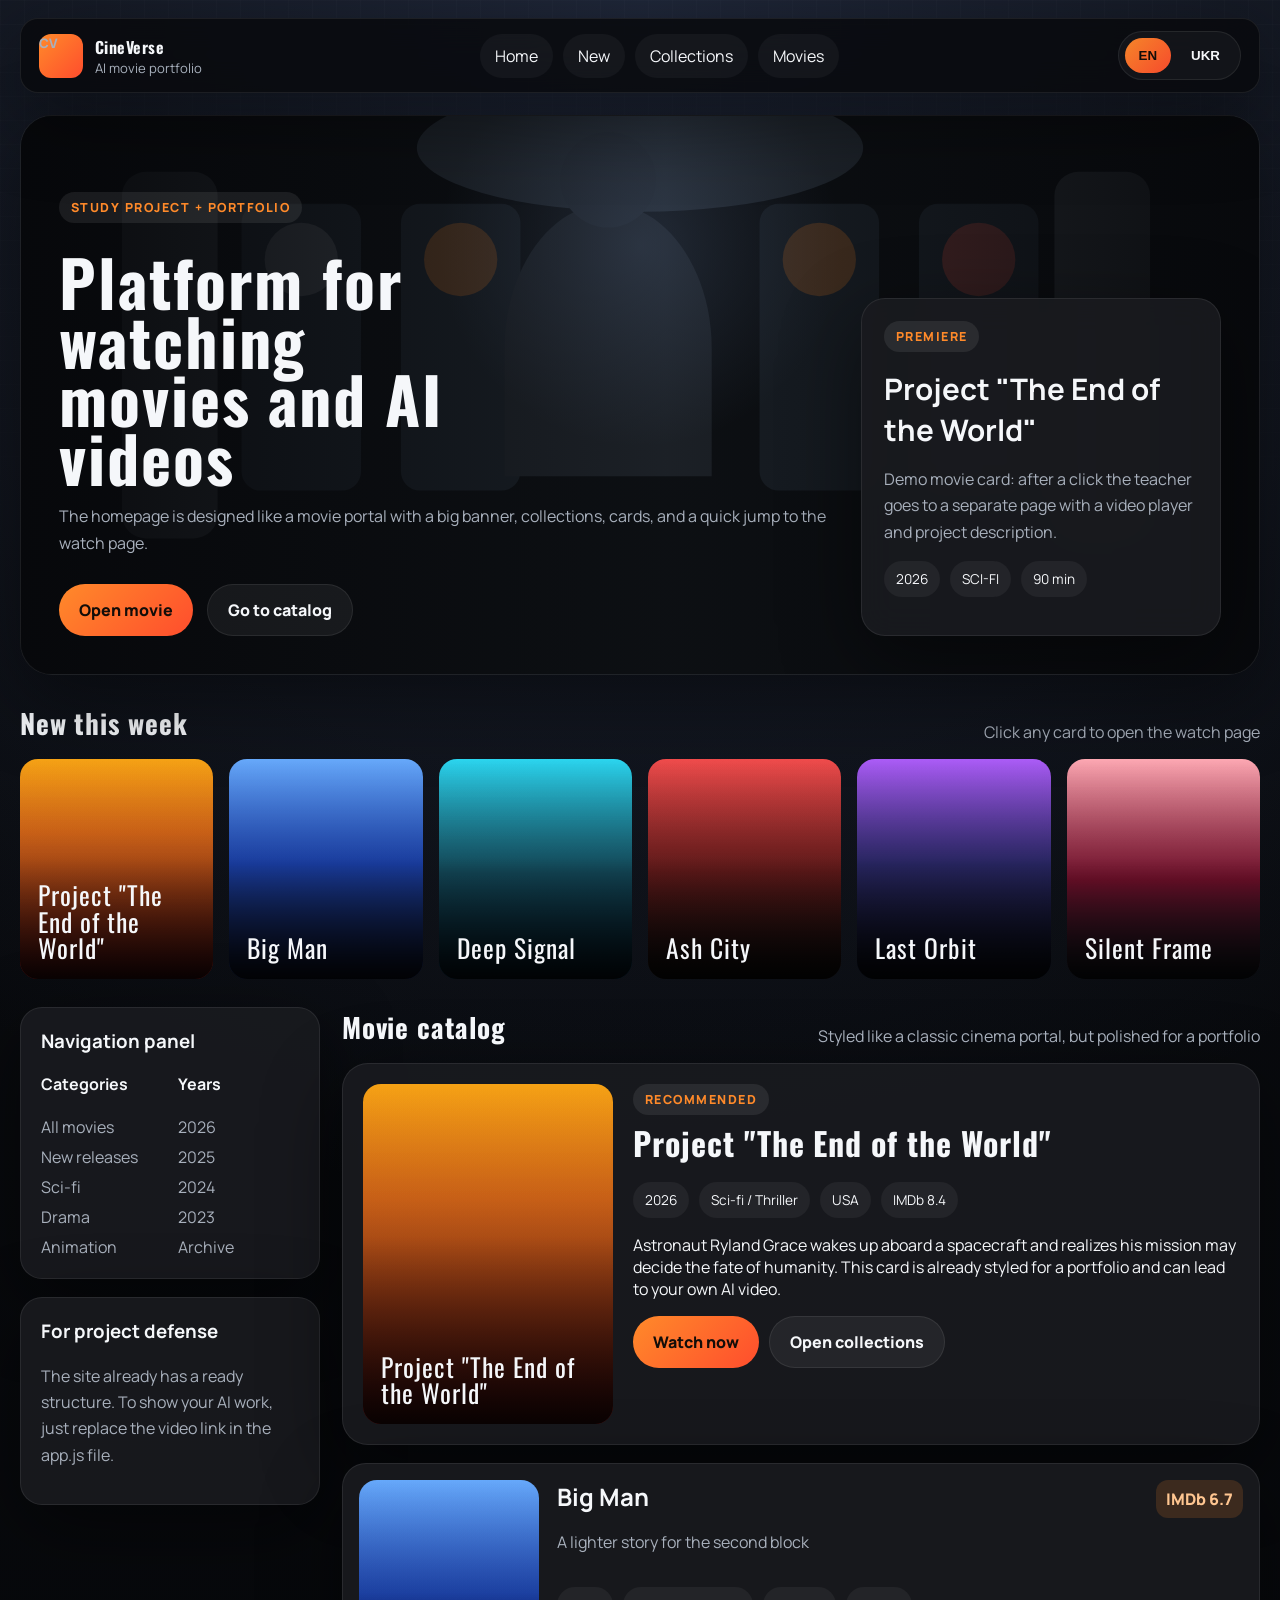
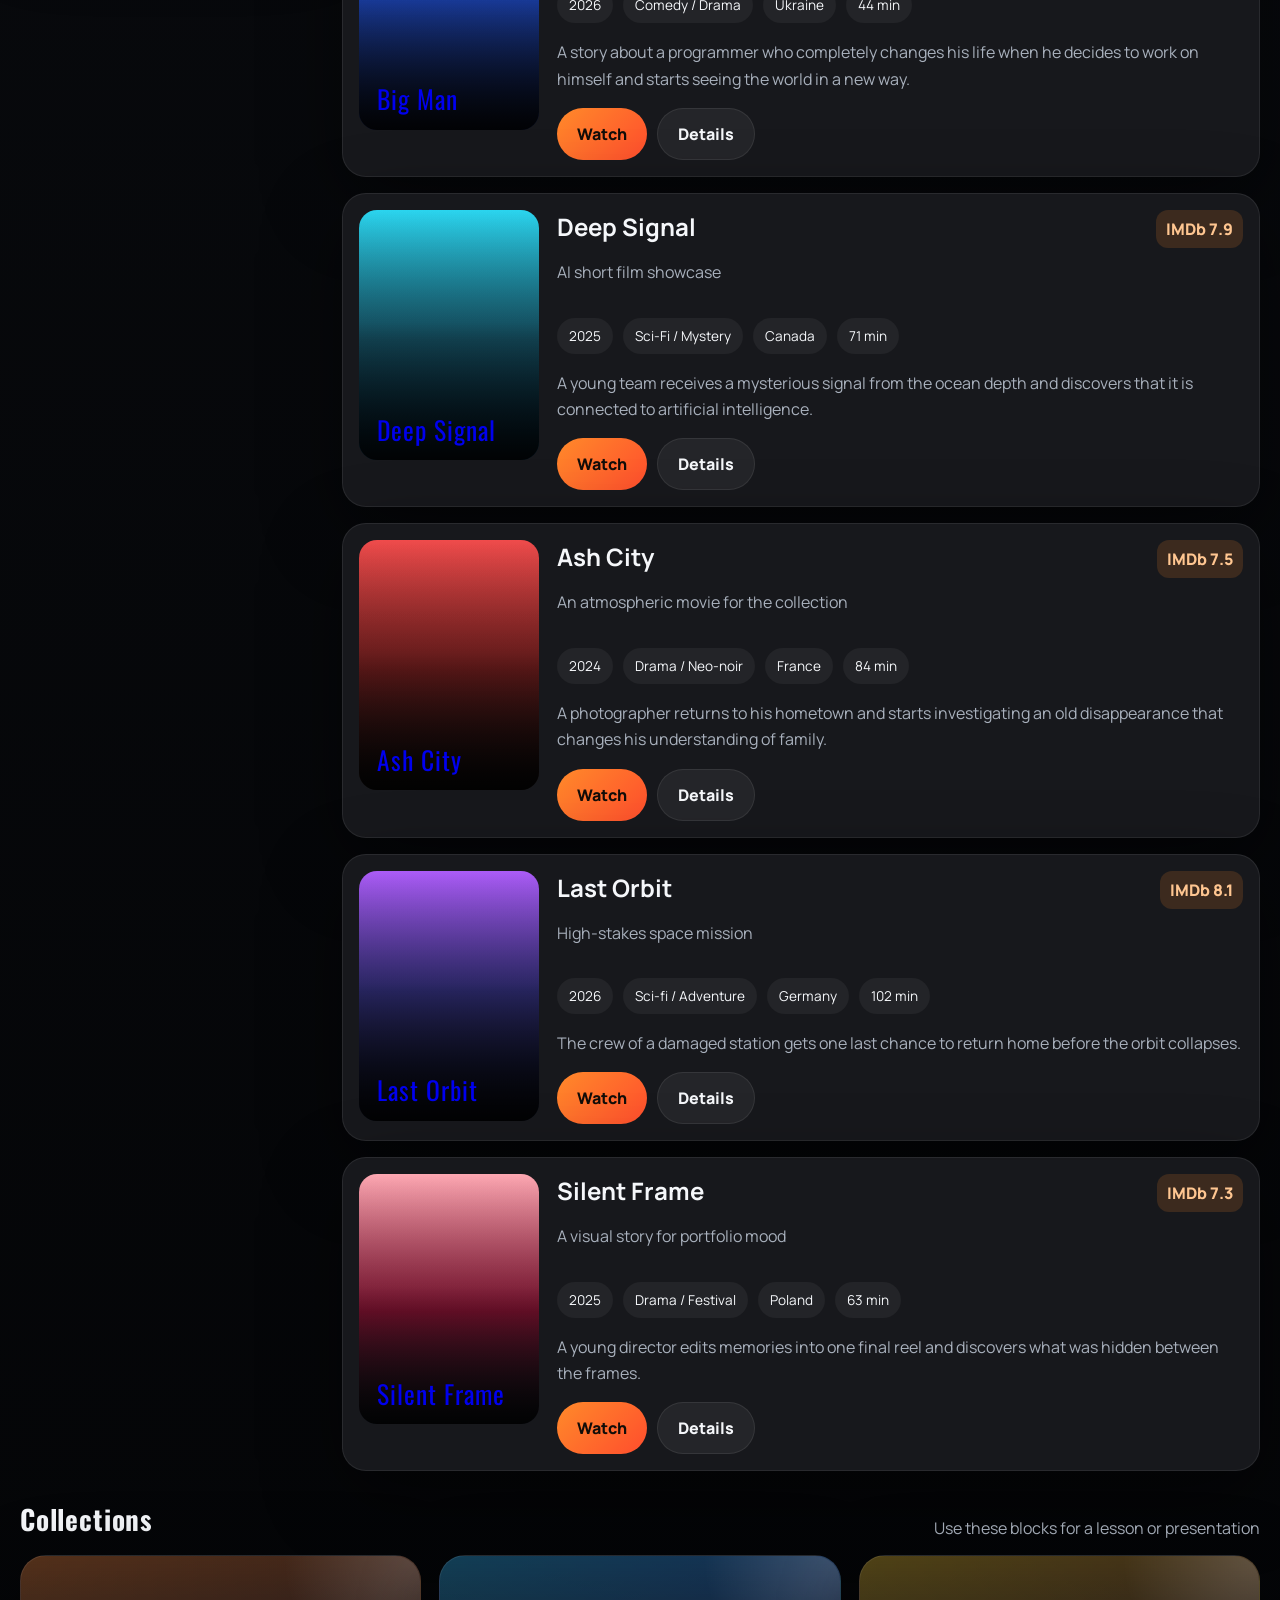
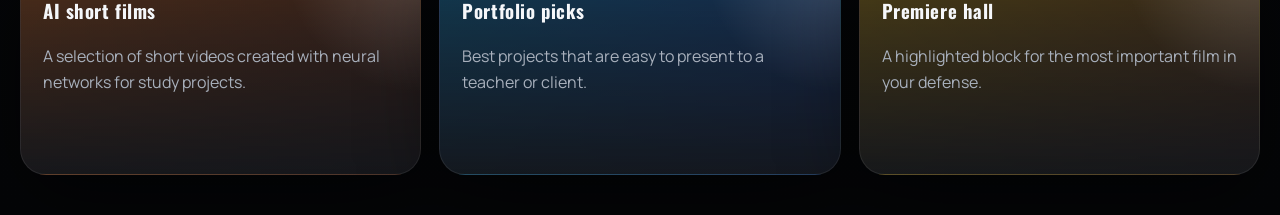
==== index.html @ 6b6153f5 "first commit Add html css and JS" ====
<!DOCTYPE html>
<html lang="en">
  <head>
    <meta charset="UTF-8" />
    <meta name="viewport" content="width=device-width, initial-scale=1.0" />
    <title>CineVerse | Home</title>
    <link rel="preconnect" href="https://fonts.googleapis.com" />
    <link rel="preconnect" href="https://fonts.gstatic.com" crossorigin />
    <link
      href="https://fonts.googleapis.com/css2?family=Oswald:wght@400;500;700&family=Manrope:wght@400;500;700;800&display=swap"
      rel="stylesheet"
    />
    <link rel="stylesheet" href="styles.css" />
  </head>
  <body data-page="home">
    <div class="page-shell">
      <header class="topbar">
        <a class="brand" href="index.html">
          <span class="brand__mark">CV</span>
          <div>
            <strong>CineVerse</strong>
            <span>AI movie portfolio</span>
          </div>
        </a>

        <nav class="topnav" aria-label="Main navigation">
          <a href="#featured" data-i18n="nav.home">Home</a>
          <a href="#premieres" data-i18n="nav.new">New</a>
          <a href="#collections" data-i18n="nav.collections">Collections</a>
          <a href="#catalog" data-i18n="nav.movies">Movies</a>
        </nav>

        <div class="language-switcher" aria-label="Language switcher">
          <button class="language-switcher__button is-active" type="button" data-lang="en">EN</button>
          <button class="language-switcher__button" type="button" data-lang="uk">UKR</button>
        </div>
      </header>

      <main>
        <section class="hero" id="featured">
          <div class="hero__backdrop"></div>
          <div class="hero__content">
            <p class="eyebrow" data-i18n="hero.eyebrow">Study project + portfolio</p>
            <h1 data-i18n="hero.title">Platform for watching movies and AI videos</h1>
            <p class="hero__text" data-i18n="hero.text">
              The homepage is designed like a movie portal with a big banner, collections,
              cards, and a quick jump to the watch page.
            </p>
            <div class="hero__actions">
              <a class="button button--primary" href="movie.html?id=project-end" data-i18n="hero.open">Open movie</a>
              <a class="button button--ghost" href="#catalog" data-i18n="hero.catalog">Go to catalog</a>
            </div>
          </div>

          <aside class="hero__spotlight">
            <span class="hero__badge" data-i18n="spotlight.badge">Premiere</span>
            <h2 data-i18n="spotlight.title">Project "The End of the World"</h2>
            <p data-i18n="spotlight.text">
              Demo movie card: after a click the teacher goes to a separate page with a video
              player and project description.
            </p>
            <ul class="meta-list">
              <li>2026</li>
              <li>SCI-FI</li>
              <li data-i18n="meta.durationShort">90 min</li>
            </ul>
          </aside>
        </section>

        <section class="carousel" id="premieres" aria-labelledby="premieres-title">
          <div class="section-head">
            <h2 id="premieres-title" data-i18n="premieres.title">New this week</h2>
            <span data-i18n="premieres.text">Click any card to open the watch page</span>
          </div>
          <div class="movie-strip" id="premieres-strip"></div>
        </section>

        <section class="content-grid" id="catalog">
          <aside class="sidebar">
            <div class="panel">
              <h3 data-i18n="sidebar.title">Navigation panel</h3>
              <div class="sidebar-columns">
                <div>
                  <h4 data-i18n="sidebar.categories">Categories</h4>
                  <ul class="link-list">
                    <li><a href="#catalog" data-i18n="sidebar.allMovies">All movies</a></li>
                    <li><a href="#catalog" data-i18n="sidebar.newReleases">New releases</a></li>
                    <li><a href="#catalog" data-i18n="sidebar.scifi">Sci-fi</a></li>
                    <li><a href="#catalog" data-i18n="sidebar.drama">Drama</a></li>
                    <li><a href="#catalog" data-i18n="sidebar.animation">Animation</a></li>
                  </ul>
                </div>
                <div>
                  <h4 data-i18n="sidebar.years">Years</h4>
                  <ul class="link-list">
                    <li><a href="#catalog">2026</a></li>
                    <li><a href="#catalog">2025</a></li>
                    <li><a href="#catalog">2024</a></li>
                    <li><a href="#catalog">2023</a></li>
                    <li><a href="#catalog" data-i18n="sidebar.archive">Archive</a></li>
                  </ul>
                </div>
              </div>
            </div>

            <div class="panel">
              <h3 data-i18n="sidebar.defenseTitle">For project defense</h3>
              <p data-i18n="sidebar.defenseText">
                The site already has a ready structure. To show your AI work, just replace the
                video link in the <code>app.js</code> file.
              </p>
            </div>
          </aside>

          <section class="catalog" aria-labelledby="catalog-title">
            <div class="section-head">
              <h2 id="catalog-title" data-i18n="catalog.title">Movie catalog</h2>
              <span data-i18n="catalog.text">Styled like a classic cinema portal, but polished for a portfolio</span>
            </div>

            <div class="featured-card" id="featured-card"></div>
            <div class="movie-list" id="movie-list"></div>
          </section>
        </section>

        <section class="collections" id="collections">
          <div class="section-head">
            <h2 data-i18n="collections.title">Collections</h2>
            <span data-i18n="collections.text">Use these blocks for a lesson or presentation</span>
          </div>
          <div class="collection-grid">
            <article class="collection-card collection-card--warm">
              <h3 data-i18n="collection.aiTitle">AI short films</h3>
              <p data-i18n="collection.aiText">A selection of short videos created with neural networks for study projects.</p>
            </article>
            <article class="collection-card collection-card--cool">
              <h3 data-i18n="collection.portfolioTitle">Portfolio picks</h3>
              <p data-i18n="collection.portfolioText">Best projects that are easy to present to a teacher or client.</p>
            </article>
            <article class="collection-card collection-card--gold">
              <h3 data-i18n="collection.premiereTitle">Premiere hall</h3>
              <p data-i18n="collection.premiereText">A highlighted block for the most important film in your defense.</p>
            </article>
          </div>
        </section>
      </main>
    </div>

    <script src="app-fixed.js"></script>
  </body>
</html>
---- styles.css ----
:root {
  --bg: #050608;
  --panel: rgba(25, 27, 31, 0.92);
  --panel-soft: rgba(36, 39, 45, 0.88);
  --line: rgba(255, 255, 255, 0.08);
  --text: #f5f7fa;
  --muted: #a8b0bc;
  --accent: #ff8a2a;
  --accent-strong: #ff4d2d;
  --accent-cold: #6fd6ff;
  --shadow: 0 24px 80px rgba(0, 0, 0, 0.45);
}

* {
  box-sizing: border-box;
}

html {
  scroll-behavior: smooth;
}

body {
  margin: 0;
  min-height: 100vh;
  font-family: "Manrope", sans-serif;
  color: var(--text);
  background:
    radial-gradient(circle at top, rgba(66, 83, 124, 0.38), transparent 35%),
    linear-gradient(180deg, #0a0c10 0%, #040507 100%);
}

body::before {
  content: "";
  position: fixed;
  inset: 0;
  pointer-events: none;
  background-image:
    linear-gradient(rgba(255, 255, 255, 0.03) 1px, transparent 1px),
    linear-gradient(90deg, rgba(255, 255, 255, 0.03) 1px, transparent 1px);
  background-size: 24px 24px;
  mask-image: linear-gradient(180deg, rgba(0, 0, 0, 0.45), transparent 90%);
}

.page-shell {
  width: min(1240px, calc(100% - 32px));
  margin: 0 auto;
  padding: 18px 0 40px;
}

.topbar {
  display: flex;
  align-items: center;
  justify-content: space-between;
  gap: 20px;
  padding: 12px 18px;
  background: rgba(9, 10, 13, 0.86);
  border: 1px solid var(--line);
  border-radius: 18px;
  backdrop-filter: blur(18px);
  position: sticky;
  top: 12px;
  z-index: 30;
  box-shadow: var(--shadow);
}

.brand {
  display: flex;
  align-items: center;
  gap: 12px;
  color: var(--text);
  text-decoration: none;
}

.brand strong,
.hero h1,
.section-head h2,
.featured-card__content h3,
.movie-info h1,
.collection-card h3 {
  font-family: "Oswald", sans-serif;
  letter-spacing: 0.03em;
}

.brand span {
  display: block;
  color: var(--muted);
  font-size: 0.82rem;
}

.brand__mark {
  display: grid;
  place-items: center;
  width: 44px;
  height: 44px;
  border-radius: 12px;
  background: linear-gradient(135deg, var(--accent), var(--accent-strong));
  color: #111;
  font-weight: 800;
}

.topnav {
  display: flex;
  gap: 10px;
  flex-wrap: wrap;
}

.topnav a,
.button,
.language-switcher__button {
  color: var(--text);
  text-decoration: none;
  border-radius: 999px;
  transition: 0.25s ease;
}

.topnav a {
  padding: 10px 14px;
  background: rgba(255, 255, 255, 0.04);
  border: 1px solid transparent;
}

.topnav a:hover,
.button:hover,
.language-switcher__button:hover {
  transform: translateY(-1px);
}

.topnav a:hover {
  border-color: rgba(255, 255, 255, 0.14);
}

.language-switcher {
  display: inline-flex;
  align-items: center;
  gap: 6px;
  padding: 6px;
  background: rgba(255, 255, 255, 0.04);
  border: 1px solid var(--line);
  border-radius: 999px;
}

.language-switcher__button {
  border: 0;
  background: transparent;
  padding: 10px 14px;
  font-weight: 800;
  cursor: pointer;
}

.language-switcher__button.is-active {
  background: linear-gradient(135deg, rgba(255, 138, 42, 0.96), rgba(255, 77, 45, 0.96));
  color: #120d09;
}

.hero {
  position: relative;
  min-height: 560px;
  margin-top: 22px;
  padding: 38px;
  display: grid;
  grid-template-columns: minmax(0, 1.25fr) 360px;
  align-items: end;
  gap: 24px;
  overflow: hidden;
  border-radius: 32px;
  border: 1px solid var(--line);
  background: linear-gradient(180deg, rgba(8, 10, 14, 0.55), rgba(8, 9, 12, 0.94));
  box-shadow: var(--shadow);
}

.hero__backdrop {
  position: absolute;
  inset: 0;
  background:
    linear-gradient(90deg, rgba(6, 7, 10, 0.94), rgba(6, 7, 10, 0.4) 52%, rgba(6, 7, 10, 0.88)),
    radial-gradient(circle at 50% 24%, rgba(123, 152, 198, 0.34), transparent 26%),
    url("data:image/svg+xml,%3Csvg xmlns='http://www.w3.org/2000/svg' viewBox='0 0 1600 900'%3E%3Crect width='1600' height='900' fill='%23111519'/%3E%3Cellipse cx='800' cy='140' rx='280' ry='80' fill='%23333d48'/%3E%3Crect x='150' y='170' width='120' height='460' rx='30' fill='%23d8e8f3' fill-opacity='0.18'/%3E%3Crect x='1320' y='170' width='120' height='460' rx='30' fill='%23d8e8f3' fill-opacity='0.18'/%3E%3Crect x='300' y='210' width='150' height='360' rx='24' fill='%23242d36'/%3E%3Crect x='500' y='210' width='150' height='360' rx='24' fill='%23242d36'/%3E%3Crect x='950' y='210' width='150' height='360' rx='24' fill='%23242d36'/%3E%3Crect x='1150' y='210' width='150' height='360' rx='24' fill='%23242d36'/%3E%3Ccircle cx='375' cy='280' r='46' fill='%23f6f9fb' fill-opacity='0.18'/%3E%3Ccircle cx='575' cy='280' r='46' fill='%23ff8a2a' fill-opacity='0.36'/%3E%3Ccircle cx='1025' cy='280' r='46' fill='%23ff8a2a' fill-opacity='0.36'/%3E%3Ccircle cx='1225' cy='280' r='46' fill='%23ff5b47' fill-opacity='0.38'/%3E%3Cpath d='M760 210c70 0 130 80 130 182v160H630V392c0-102 60-182 130-182Z' fill='%232a3139'/%3E%3Ccircle cx='760' cy='180' r='60' fill='%23313a45'/%3E%3C/svg%3E")
      center/cover no-repeat;
  transform: scale(1.03);
}

.hero__content,
.hero__spotlight {
  position: relative;
  z-index: 1;
}

.eyebrow,
.hero__badge {
  display: inline-flex;
  align-items: center;
  padding: 7px 12px;
  border-radius: 999px;
  background: rgba(255, 255, 255, 0.08);
  color: var(--accent);
  text-transform: uppercase;
  letter-spacing: 0.12em;
  font-size: 0.78rem;
  font-weight: 800;
}

.hero h1 {
  margin: 16px 0 14px;
  max-width: 12ch;
  font-size: clamp(2.7rem, 5vw, 5.6rem);
  line-height: 0.92;
}

.hero__text,
.hero__spotlight p,
.panel p,
.collection-card p,
.movie-card__desc,
.movie-info p {
  color: var(--muted);
  line-height: 1.65;
}

.hero__actions {
  display: flex;
  gap: 14px;
  margin-top: 28px;
  flex-wrap: wrap;
}

.button {
  display: inline-flex;
  align-items: center;
  justify-content: center;
  padding: 14px 20px;
  font-weight: 800;
}

.button--primary {
  background: linear-gradient(135deg, var(--accent), var(--accent-strong));
  color: #120d09;
}

.button--ghost {
  background: rgba(255, 255, 255, 0.06);
  border: 1px solid var(--line);
}

.hero__spotlight,
.panel,
.featured-card,
.movie-card,
.collection-card,
.player-frame,
.movie-info {
  background: var(--panel);
  border: 1px solid var(--line);
  box-shadow: var(--shadow);
}

.hero__spotlight {
  padding: 22px;
  border-radius: 24px;
  backdrop-filter: blur(16px);
}

.hero__spotlight h2 {
  margin: 16px 0 12px;
  font-size: 1.85rem;
}

.meta-list,
.meta-inline {
  display: flex;
  gap: 10px;
  flex-wrap: wrap;
  padding: 0;
  list-style: none;
}

.meta-list li,
.meta-inline li {
  padding: 9px 12px;
  border-radius: 999px;
  background: rgba(255, 255, 255, 0.05);
  font-size: 0.85rem;
}

.carousel,
.content-grid,
.collections,
.recommendations {
  margin-top: 28px;
}

.section-head {
  display: flex;
  align-items: end;
  justify-content: space-between;
  gap: 16px;
  margin-bottom: 16px;
}

.section-head h2 {
  margin: 0;
  font-size: clamp(1.7rem, 2vw, 2.3rem);
}

.section-head span {
  color: var(--muted);
}

.movie-strip {
  display: grid;
  grid-template-columns: repeat(auto-fit, minmax(155px, 1fr));
  gap: 16px;
}

.content-grid {
  display: grid;
  grid-template-columns: 300px minmax(0, 1fr);
  gap: 22px;
}

.sidebar {
  display: grid;
  gap: 18px;
  align-content: start;
}

.panel {
  padding: 20px;
  border-radius: 22px;
}

.panel h3,
.panel h4 {
  margin-top: 0;
}

.sidebar-columns {
  display: grid;
  grid-template-columns: 1fr 1fr;
  gap: 16px;
}

.link-list {
  list-style: none;
  padding: 0;
  margin: 0;
  display: grid;
  gap: 8px;
}

.link-list a {
  color: var(--muted);
  text-decoration: none;
}

.link-list a:hover {
  color: var(--accent);
}

.catalog {
  min-width: 0;
}

.featured-card {
  display: grid;
  grid-template-columns: 250px minmax(0, 1fr);
  gap: 20px;
  padding: 20px;
  border-radius: 26px;
  margin-bottom: 18px;
}

.poster,
.movie-card__poster {
  position: relative;
  overflow: hidden;
  border-radius: 18px;
  min-height: 340px;
  background:
    linear-gradient(180deg, rgba(255, 255, 255, 0.04), rgba(0, 0, 0, 0.3)),
    var(--poster-gradient, linear-gradient(145deg, #475569, #0f172a));
}

.poster::before,
.movie-card__poster::before {
  content: "";
  position: absolute;
  inset: 0;
  background:
    linear-gradient(180deg, transparent 0%, rgba(0, 0, 0, 0.15) 45%, rgba(0, 0, 0, 0.92) 100%);
}

.poster::after,
.movie-card__poster::after {
  content: attr(data-title);
  position: absolute;
  left: 18px;
  right: 18px;
  bottom: 18px;
  z-index: 1;
  font-family: "Oswald", sans-serif;
  font-size: 1.6rem;
  line-height: 1.04;
  letter-spacing: 0.04em;
}

.featured-card__content h3 {
  margin: 4px 0 10px;
  font-size: 2rem;
}

.featured-card__content a,
.movie-card a {
  text-decoration: none;
}

.movie-list {
  display: grid;
  gap: 16px;
}

.movie-card {
  display: grid;
  grid-template-columns: 180px minmax(0, 1fr);
  gap: 18px;
  padding: 16px;
  border-radius: 24px;
}

.movie-card__poster {
  min-height: 250px;
}

.movie-card__content {
  min-width: 0;
}

.movie-card__header {
  display: flex;
  justify-content: space-between;
  gap: 12px;
  align-items: start;
}

.movie-card__title {
  margin: 0 0 6px;
  color: var(--text);
  font-size: 1.5rem;
}

.rating {
  padding: 8px 10px;
  border-radius: 12px;
  background: rgba(255, 138, 42, 0.16);
  color: #ffc691;
  font-weight: 800;
  white-space: nowrap;
}

.movie-card__actions {
  display: flex;
  gap: 10px;
  margin-top: 16px;
  flex-wrap: wrap;
}

.collections .collection-grid {
  display: grid;
  grid-template-columns: repeat(3, minmax(0, 1fr));
  gap: 18px;
}

.collection-card {
  padding: 22px;
  border-radius: 26px;
  min-height: 220px;
  position: relative;
  overflow: hidden;
}

.collection-card::before {
  content: "";
  position: absolute;
  inset: 0;
  background: radial-gradient(circle at top right, rgba(255, 255, 255, 0.18), transparent 30%);
}

.collection-card--warm {
  background:
    linear-gradient(180deg, rgba(19, 22, 27, 0.72), rgba(19, 22, 27, 0.98)),
    linear-gradient(135deg, #f97316, #7c2d12);
}

.collection-card--cool {
  background:
    linear-gradient(180deg, rgba(19, 22, 27, 0.72), rgba(19, 22, 27, 0.98)),
    linear-gradient(135deg, #0ea5e9, #1d4ed8);
}

.collection-card--gold {
  background:
    linear-gradient(180deg, rgba(19, 22, 27, 0.72), rgba(19, 22, 27, 0.98)),
    linear-gradient(135deg, #eab308, #92400e);
}

.player-page {
  margin-top: 26px;
}

.player-layout {
  display: grid;
  grid-template-columns: minmax(0, 1.5fr) 360px;
  gap: 22px;
}

.player-frame,
.movie-info {
  border-radius: 28px;
  padding: 20px;
}

.player-frame {
  position: relative;
}

.player-logo {
  position: absolute;
  top: 34px;
  left: 34px;
  z-index: 2;
  padding: 10px 14px;
  border-radius: 999px;
  background: rgba(0, 0, 0, 0.58);
  border: 1px solid rgba(255, 255, 255, 0.12);
  font-size: 0.88rem;
  font-weight: 800;
}

video {
  display: block;
  width: 100%;
  aspect-ratio: 16 / 9;
  border-radius: 18px;
  background:
    radial-gradient(circle at center, rgba(255, 138, 42, 0.22), transparent 18%),
    linear-gradient(135deg, #0f172a, #1f2937);
}

.player-placeholder {
  position: absolute;
  inset: 20px;
  display: grid;
  place-items: center;
  text-align: center;
  border-radius: 18px;
  padding: 24px;
  background: linear-gradient(180deg, rgba(5, 6, 8, 0.08), rgba(5, 6, 8, 0.74));
  pointer-events: none;
}

.player-placeholder[hidden] {
  display: none;
}

.player-placeholder strong {
  display: block;
  margin-bottom: 8px;
  font-size: 1.15rem;
}

.movie-info h1 {
  margin-top: 0;
  font-size: 2.4rem;
}

.movie-facts {
  display: grid;
  gap: 10px;
  margin: 20px 0;
}

.movie-facts div {
  display: flex;
  justify-content: space-between;
  gap: 18px;
  padding-bottom: 10px;
  border-bottom: 1px solid var(--line);
}

.movie-facts span:last-child {
  color: var(--muted);
  text-align: right;
}

.mini-card {
  text-decoration: none;
  color: inherit;
}

.mini-card .movie-card__poster {
  min-height: 220px;
}

@media (max-width: 1024px) {
  .hero,
  .content-grid,
  .player-layout,
  .collections .collection-grid,
  .featured-card,
  .movie-card {
    grid-template-columns: 1fr;
  }

  .hero {
    min-height: unset;
  }

  .sidebar-columns {
    grid-template-columns: 1fr;
  }
}

@media (max-width: 720px) {
  .page-shell {
    width: min(100% - 20px, 1240px);
  }

  .topbar {
    padding: 14px;
  }

  .topnav {
    display: none;
  }

  .hero,
  .player-frame,
  .movie-info,
  .featured-card,
  .movie-card,
  .panel {
    border-radius: 22px;
  }

  .hero {
    padding: 24px;
  }

  .hero h1 {
    max-width: none;
  }

  .section-head {
    align-items: start;
    flex-direction: column;
  }

  .movie-card__header {
    flex-direction: column;
  }

  .player-logo {
    top: 28px;
    left: 28px;
  }
}
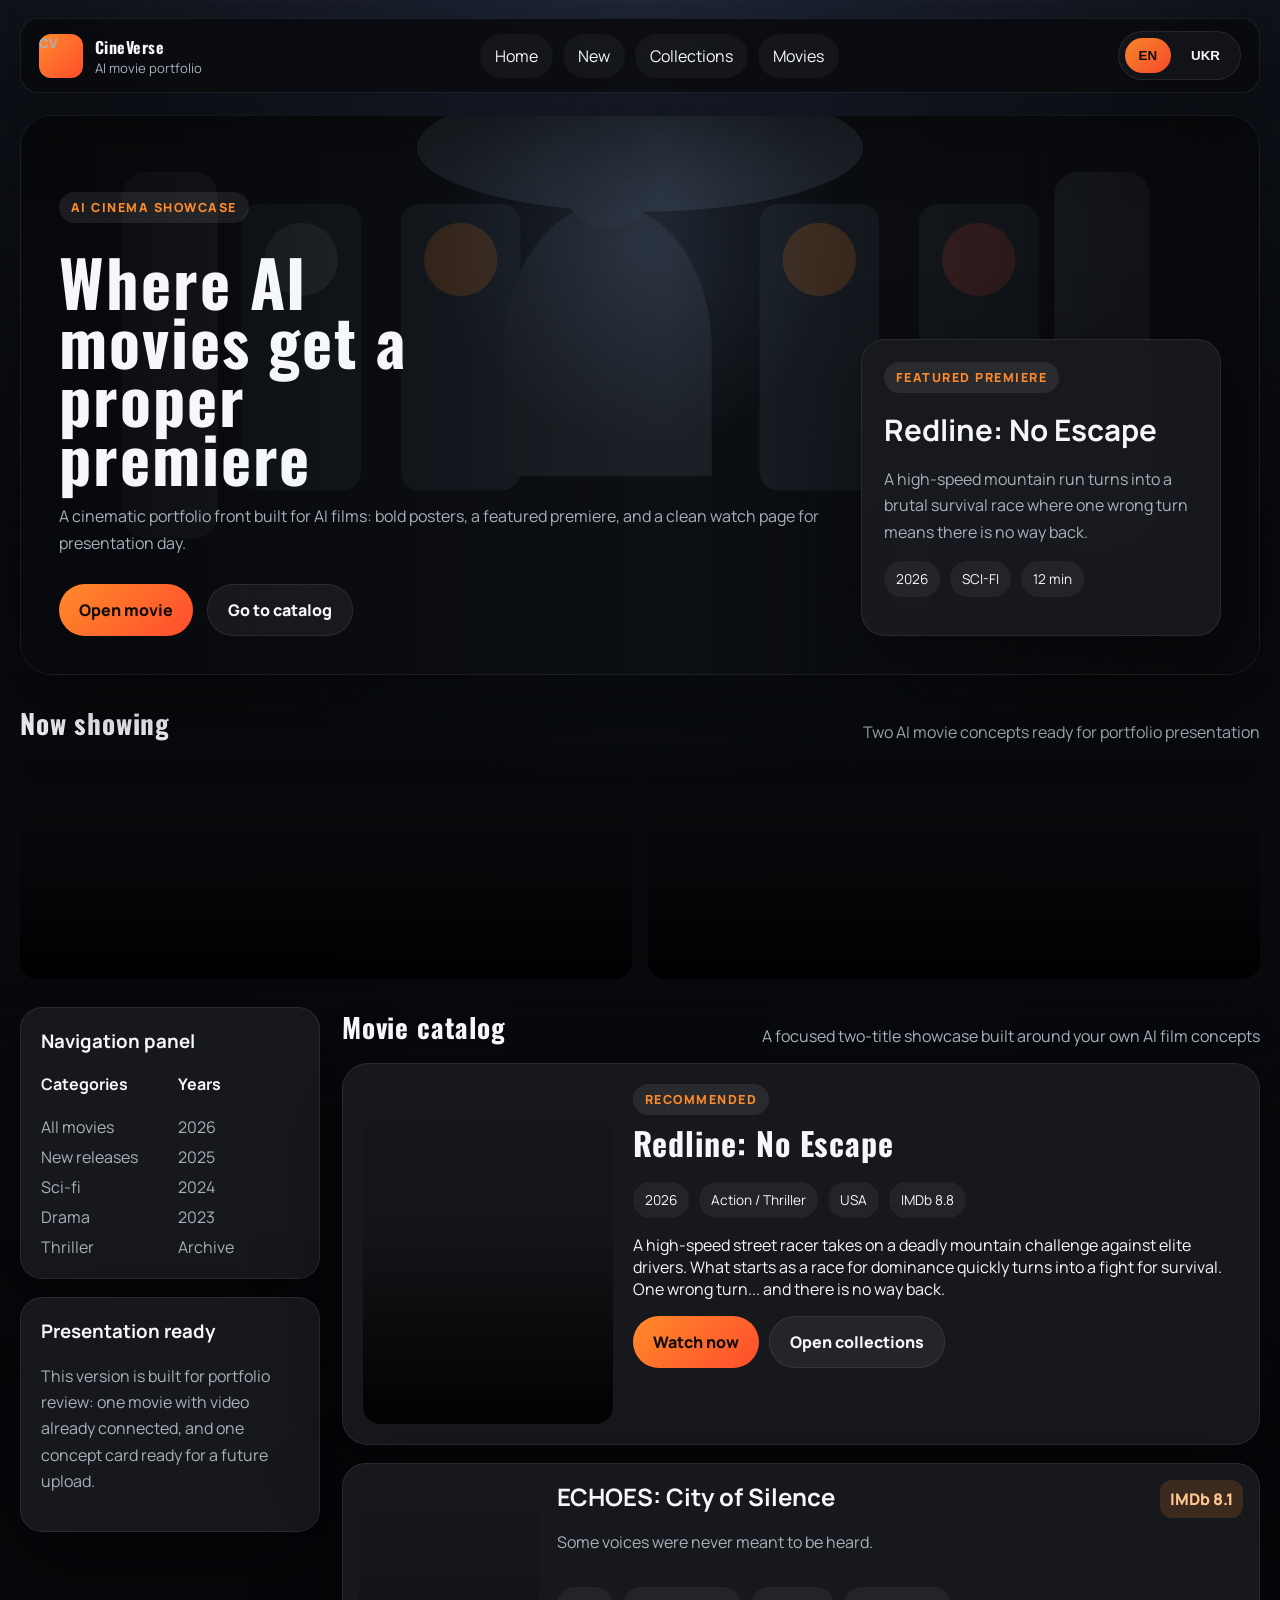
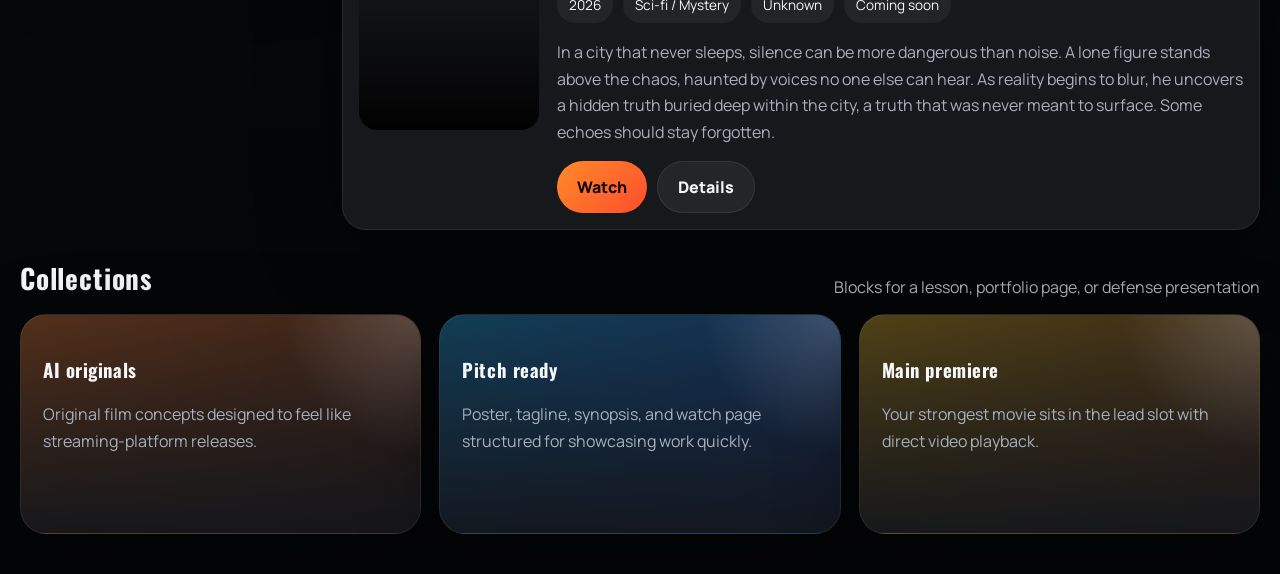
==== commit 711b112a: "add albom" ====
--- a/index.html
+++ b/index.html
@@ -146,6 +146,6 @@
       </main>
     </div>
 
-    <script src="app-fixed.js"></script>
+    <script src="app-portfolio.js"></script>
   </body>
 </html>
--- a/styles.css
+++ b/styles.css
@@ -377,7 +377,13 @@
   min-height: 340px;
   background:
     linear-gradient(180deg, rgba(255, 255, 255, 0.04), rgba(0, 0, 0, 0.3)),
+    var(--poster-image, none) center/cover no-repeat,
     var(--poster-gradient, linear-gradient(145deg, #475569, #0f172a));
+}
+
+.poster--image::after,
+.movie-card__poster.poster--image::after {
+  content: "";
 }
 
 .poster::before,
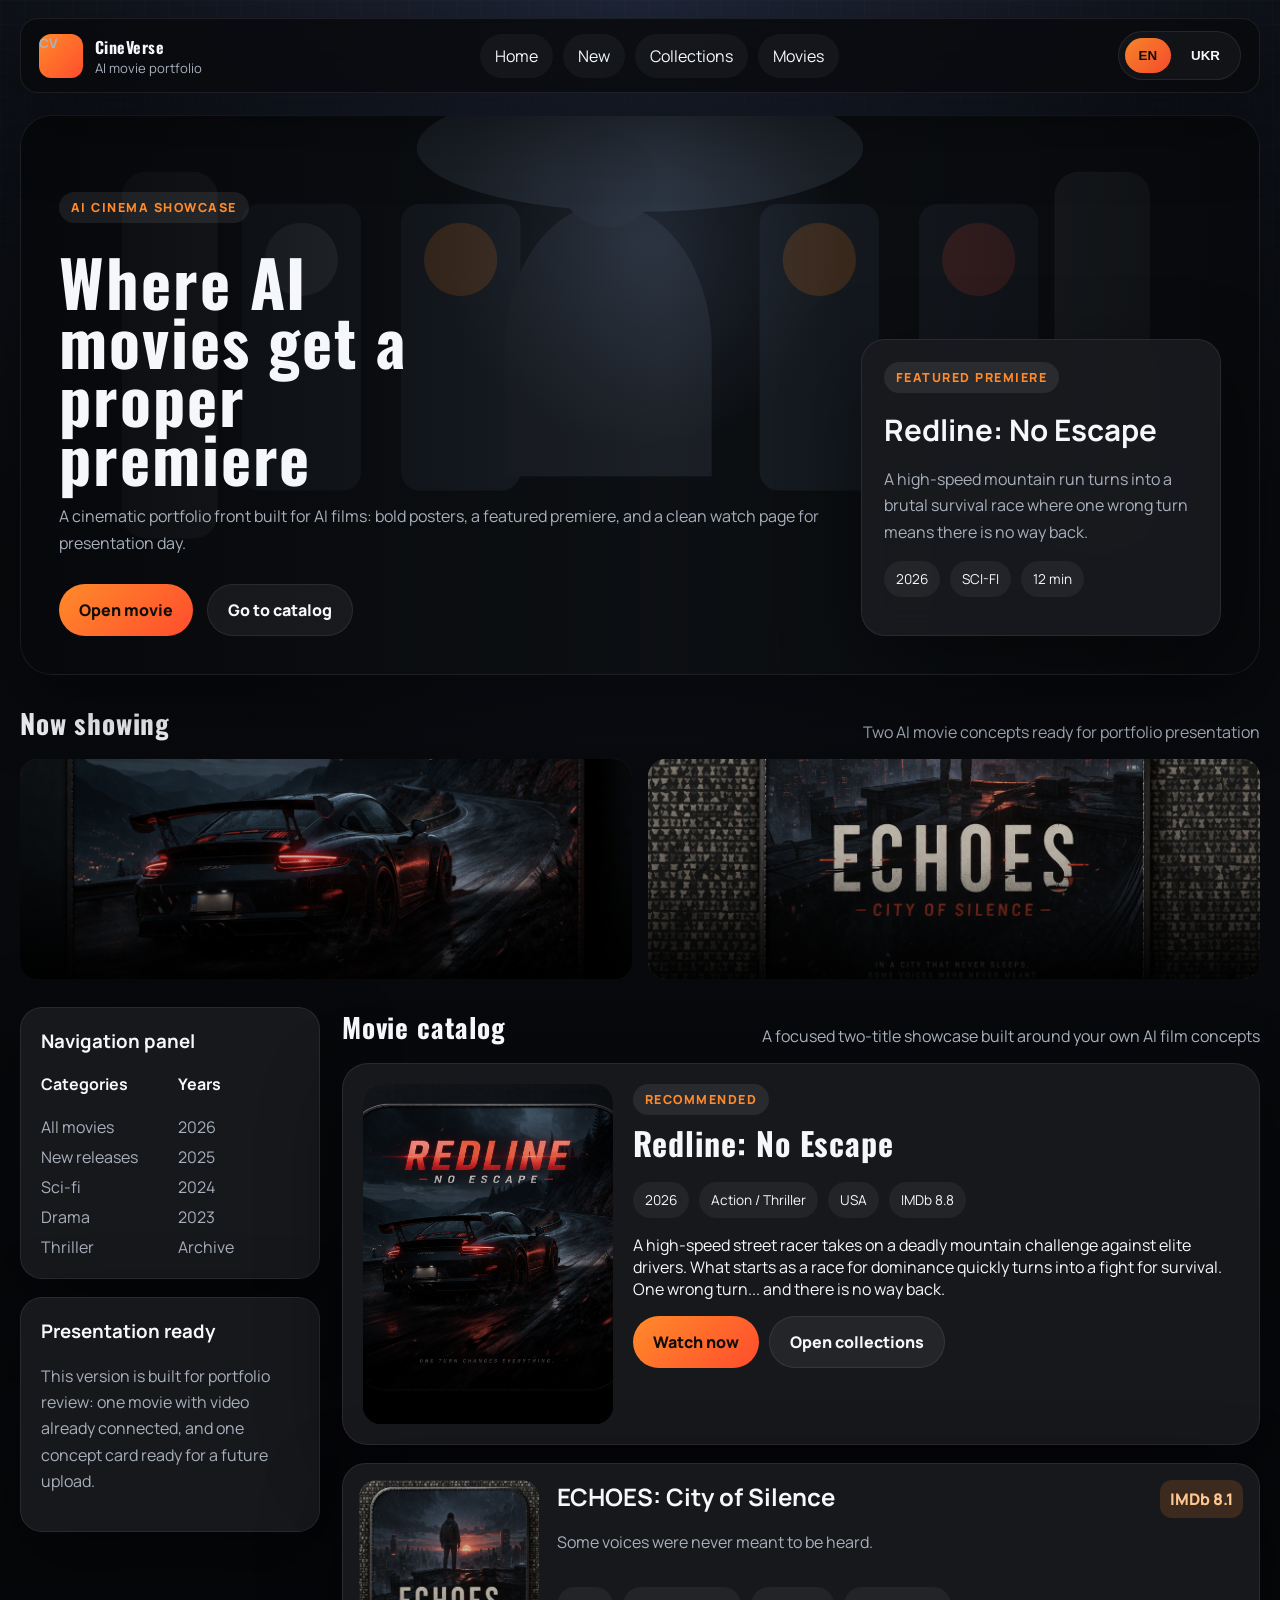
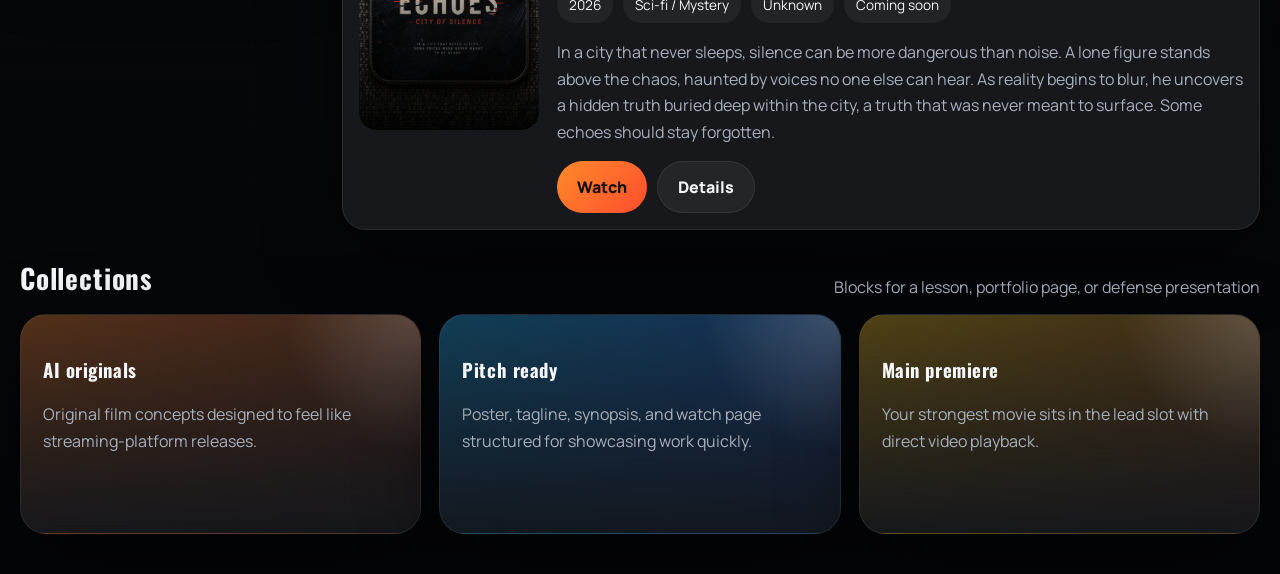
==== commit 34aed990: "дороботка" ====
--- a/index.html
+++ b/index.html
@@ -4,6 +4,7 @@
     <meta charset="UTF-8" />
     <meta name="viewport" content="width=device-width, initial-scale=1.0" />
     <title>CineVerse | Home</title>
+    <link rel="icon" type="image/svg+xml" href="favicon.svg" />
     <link rel="preconnect" href="https://fonts.googleapis.com" />
     <link rel="preconnect" href="https://fonts.gstatic.com" crossorigin />
     <link
@@ -54,10 +55,11 @@
 
           <aside class="hero__spotlight">
             <span class="hero__badge" data-i18n="spotlight.badge">Premiere</span>
-            <h2 data-i18n="spotlight.title">Project "The End of the World"</h2>
+            <h2 data-i18n="spotlight.title">Redline: No Escape</h2>
             <p data-i18n="spotlight.text">
-              Demo movie card: after a click the teacher goes to a separate page with a video
-              player and project description.
+              A high-speed street racer takes on a deadly mountain challenge against elite drivers.
+What starts as a race for dominance quickly turns into a fight for survival.
+One wrong turn… and there's no way back.
             </p>
             <ul class="meta-list">
               <li>2026</li>
--- a/styles.css
+++ b/styles.css
@@ -377,13 +377,25 @@
   min-height: 340px;
   background:
     linear-gradient(180deg, rgba(255, 255, 255, 0.04), rgba(0, 0, 0, 0.3)),
-    var(--poster-image, none) center/cover no-repeat,
     var(--poster-gradient, linear-gradient(145deg, #475569, #0f172a));
+}
+
+.poster__image {
+  position: absolute;
+  inset: 0;
+  width: 100%;
+  height: 100%;
+  object-fit: cover;
 }
 
 .poster--image::after,
 .movie-card__poster.poster--image::after {
   content: "";
+}
+
+.poster--image::before,
+.movie-card__poster.poster--image::before {
+  z-index: 1;
 }
 
 .poster::before,
